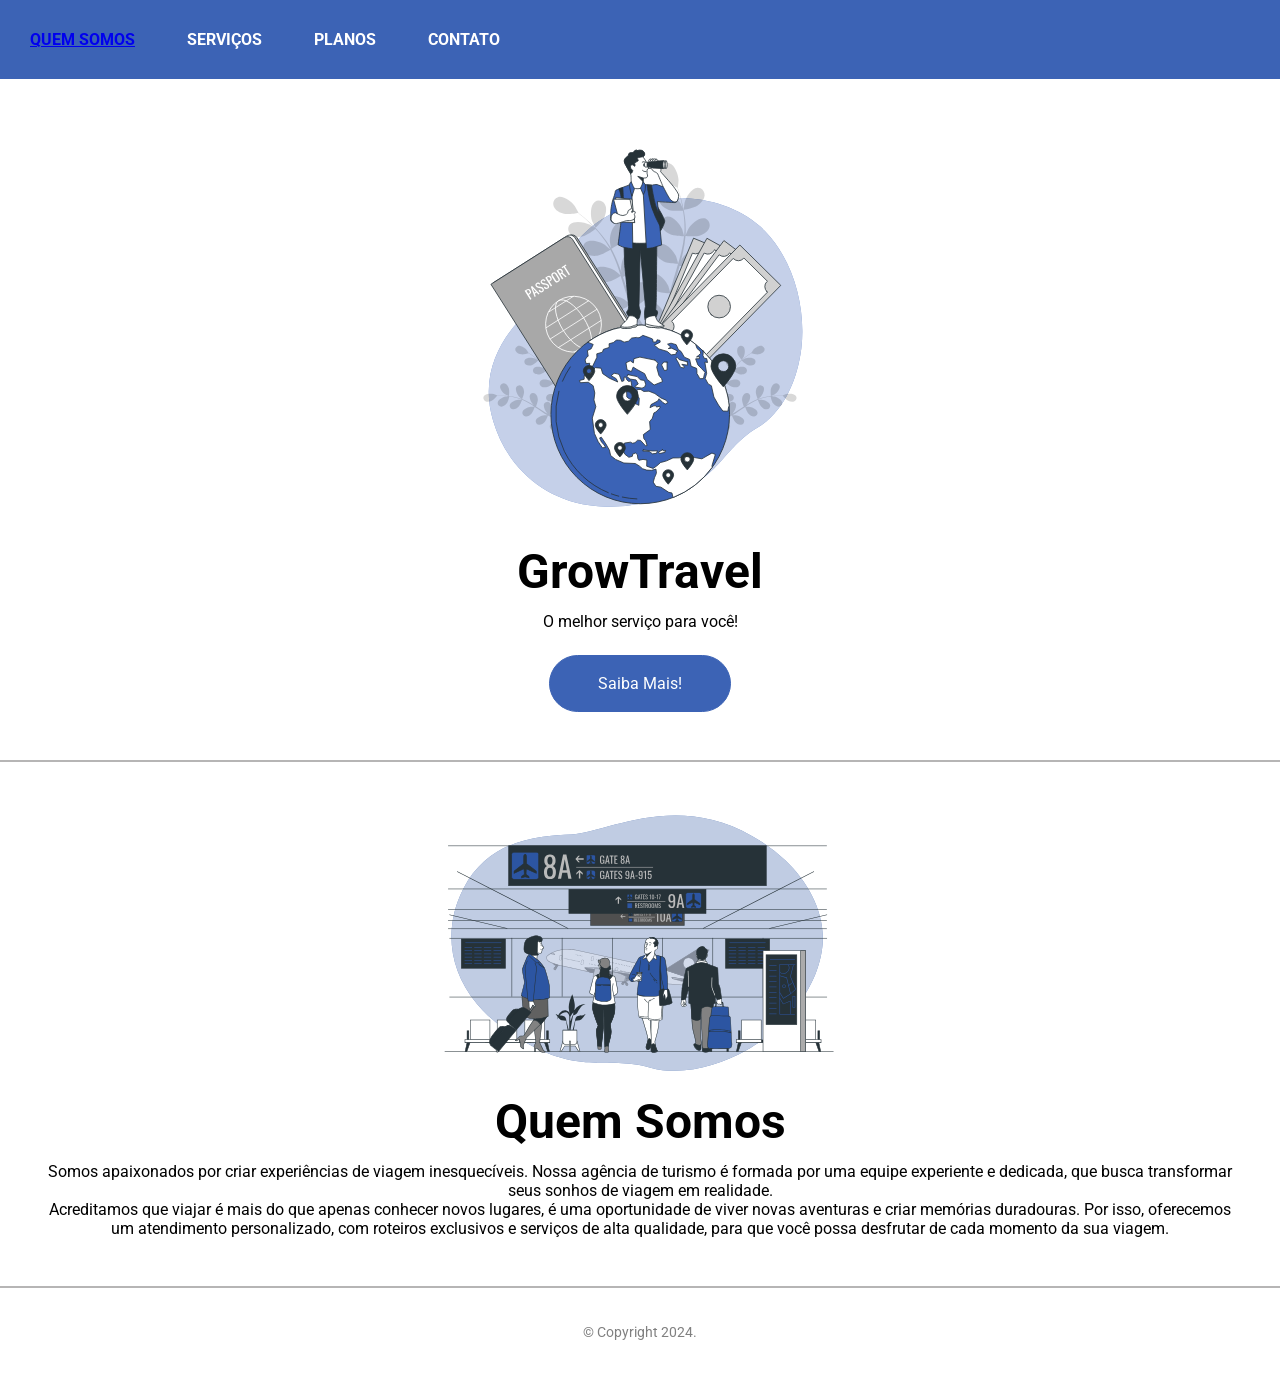
==== css/growtravel/index.html @ 40d13ea4 "Exercício CSS - Medidas e Layout" ====
<!DOCTYPE html>
<html lang="pt-BR">
<head>
    <meta charset="UTF-8">
    <meta name="viewport" content="width=device-width, initial-scale=1.0">
    <link rel="stylesheet" href="style.css">
    <title>Turismo</title>
</head>
<body>
    <header>
        <p> <a href="#quem-somos">Quem Somos</a></p>
        <p>Serviços</p>
        <p>Planos</p>
        <p>Contato</p>
    </header>
    
    <main>
        <section>
            <img src="./images/home.svg" alt="Buscar viagens pelo mundo">
            <h2>GrowTravel</h2>
            <p>O melhor serviço para você!</p>
            <button class="botao-padrao">Saiba Mais!</button>
        </section>
        
        <hr>
        
        <section>
            <img src="./images/aeroporto.svg" alt="Aeroporto">
            <h2 id="quem-somos">Quem Somos</h2>
            <p>
                Somos apaixonados por criar experiências de viagem inesquecíveis. Nossa agência de turismo é formada por uma equipe
                experiente e dedicada, que busca transformar seus sonhos de viagem em realidade.
            </p>
            <p>
                Acreditamos que viajar é mais do que
                apenas conhecer novos lugares, é uma oportunidade de viver novas aventuras e criar memórias duradouras. Por isso,
                oferecemos um atendimento personalizado, com roteiros exclusivos e serviços de alta qualidade, para que você possa
                desfrutar de cada momento da sua viagem.
            </p>
        </section>

        <hr>
    </main>

    <footer>
        <p>&copy; Copyright 2024.</p>
    </footer>
</body>
</html>
---- css/growtravel/style.css ----
@import url('https://fonts.googleapis.com/css2?family=Roboto:ital,wght@0,100..900;1,100..900&display=swap');

* {
    font-family: "Roboto", sans-serif;
    margin: 0;
    padding: 0;
}

header {
    background-color: #3c63b5;
    padding: 6px;
}

header > p {
    display: inline-block;
    margin: 24px;
    text-transform: uppercase;
    color: white;
    font-weight: bold;
}

section {
    text-align: center;
    padding: 48px;
}

img {
    width: 400px;
}

h2 {
    font-size: 48px;
    margin: 12px 0;
}

hr {
    border: 1px solid #b6b5b5;
}

button.botao-padrao {
    padding: 18px 48px;
    border-radius: 48px;
    border: 1px solid #3c63b5;
    background-color: #3c63b5;
    color: white;
    margin-top: 24px;
    font-size: 16px;
}


footer {
    padding: 36px;
}

footer > p {
    color: grey;
    text-align: center;
    font-size: 14px;
}
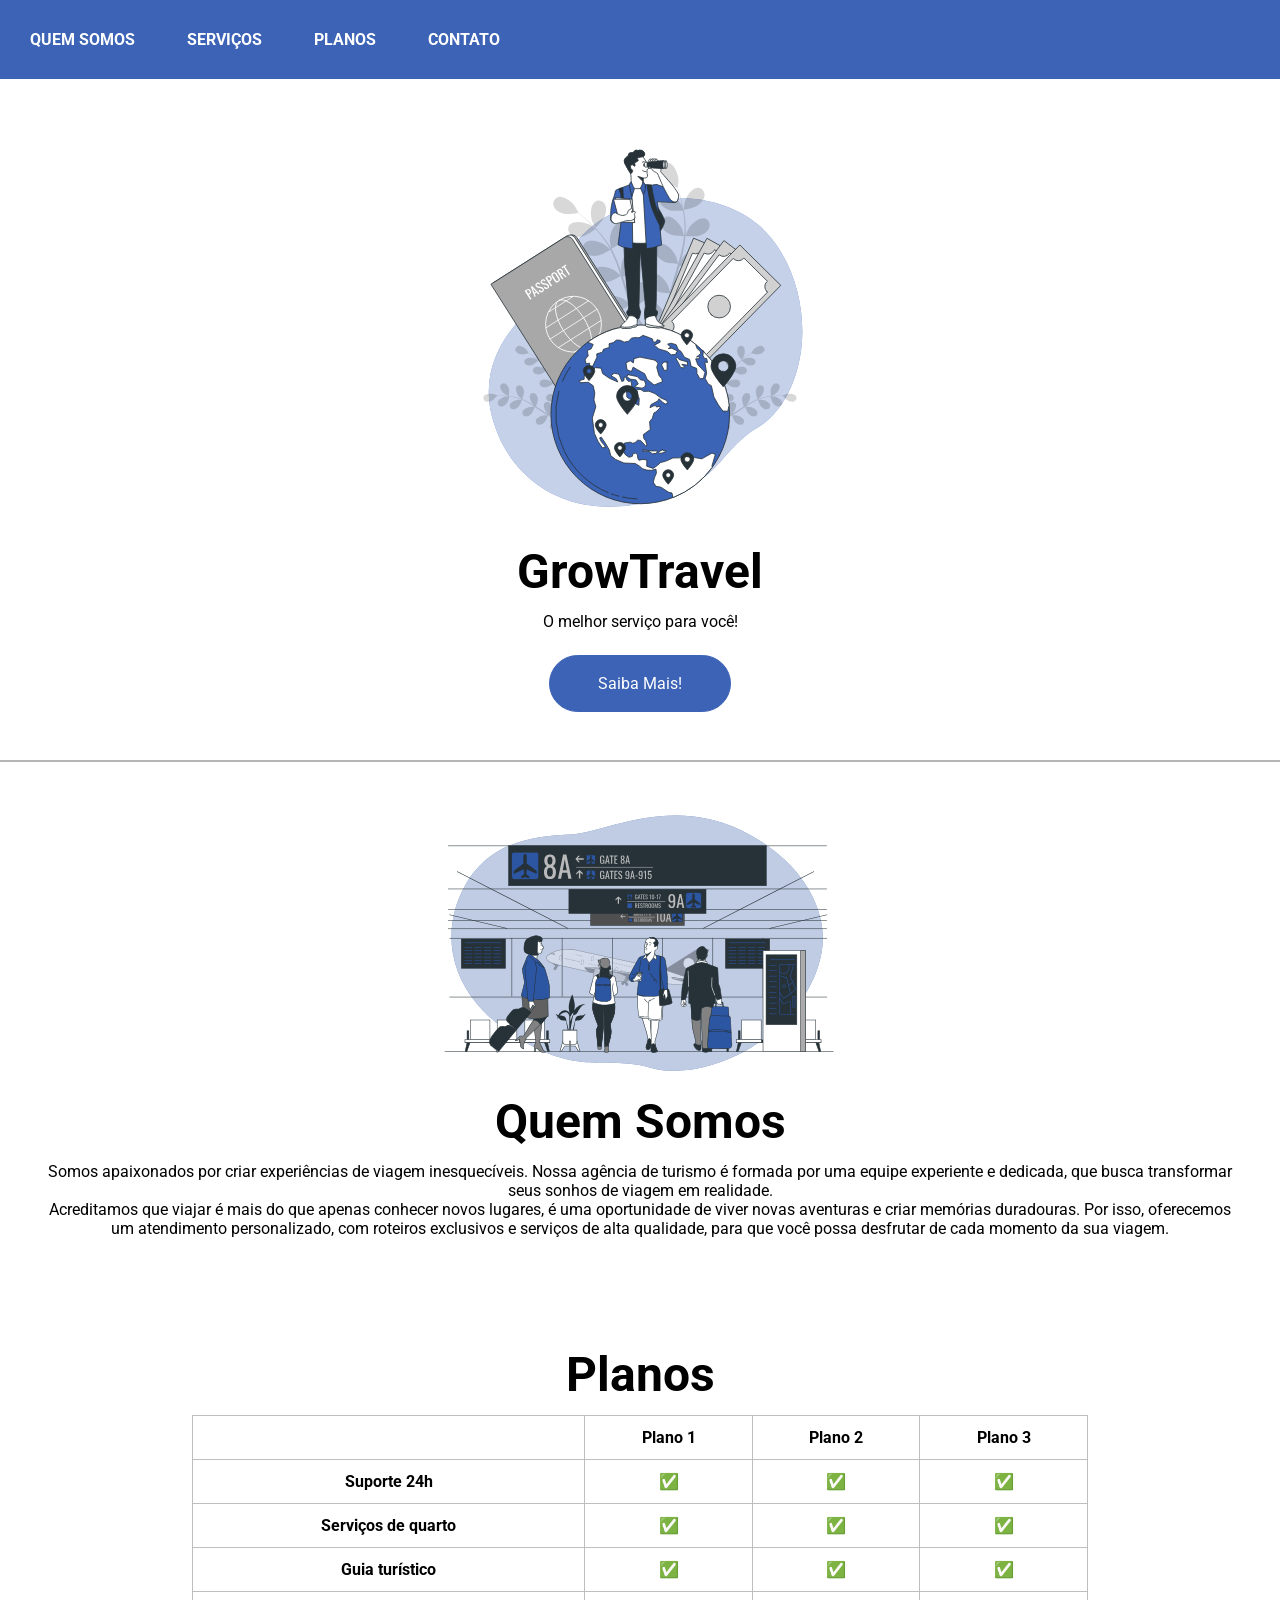
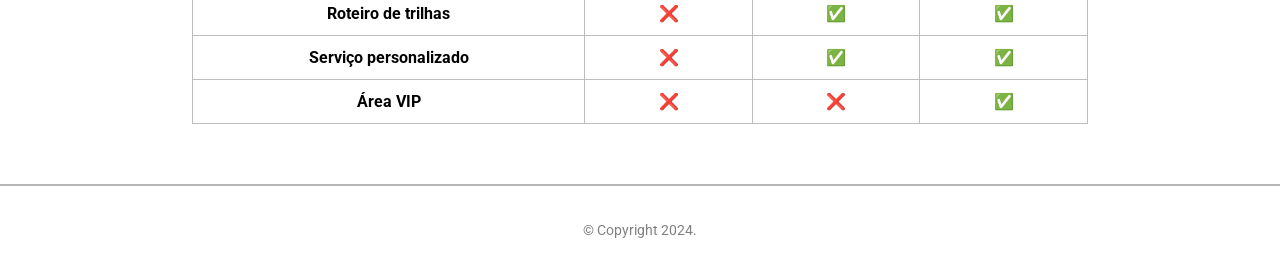
==== commit 14646aa6: "Estilização de Links, listas e tabelas" ====
--- a/css/growtravel/index.html
+++ b/css/growtravel/index.html
@@ -8,10 +8,22 @@
 </head>
 <body>
     <header>
-        <p> <a href="#quem-somos">Quem Somos</a></p>
-        <p>Serviços</p>
-        <p>Planos</p>
-        <p>Contato</p>
+        <nav class="menu">
+            <ul>
+                <li>
+                    <a href="#quem-somos">Quem Somos</a>
+                </li>
+                <li>
+                    <a href="#">Serviços</a>
+                </li>
+                <li>
+                    <a href="#planos">Planos</a>
+                </li>
+                <li>
+                    <a href="#">Contato</a>
+                </li>
+            </ul>
+        </nav>
     </header>
     
     <main>
@@ -39,6 +51,59 @@
             </p>
         </section>
 
+        <section id="planos">
+            <h2>Planos</h2>
+
+            <table>
+                <thead>
+                    <tr>
+                        <th></th>
+                        <th>Plano 1</th>
+                        <th>Plano 2</th>
+                        <th>Plano 3</th>
+                    </tr>
+                </thead>
+                <tbody>
+                    <tr>
+                        <th>Suporte 24h</th>
+                        <td>✅</td>
+                        <td>✅</td>
+                        <td>✅</td>
+                    </tr>
+                    <tr>
+                        <th>Serviços de quarto</th>
+                        <td>✅</td>
+                        <td>✅</td>
+                        <td>✅</td>
+                    </tr>
+                    <tr>
+                        <th>Guia turístico</th>
+                        <td>✅</td>
+                        <td>✅</td>
+                        <td>✅</td>
+                    </tr>
+                    <tr>
+                        <th>Roteiro de trilhas</th>
+                        <td>❌</td>
+                        <td>✅</td>
+                        <td>✅</td>
+                    </tr>
+                    <tr>
+                        <th>Serviço personalizado</th>
+                        <td>❌</td>
+                        <td>✅</td>
+                        <td>✅</td>
+                    </tr>
+                    <tr>
+                        <th>Área VIP</th>
+                        <td>❌</td>
+                        <td>❌</td>
+                        <td>✅</td>
+                    </tr>
+                </tbody>
+            </table>
+        </section>
+
         <hr>
     </main>
 
--- a/css/growtravel/style.css
+++ b/css/growtravel/style.css
@@ -11,13 +11,26 @@
     padding: 6px;
 }
 
-header > p {
+nav.menu li {
+    display: inline-block;
+    list-style-type: none;
+    margin: 24px;
+}
+
+nav.menu li > a {
+    text-decoration: none;
+    color: white;
+    text-transform: uppercase;
+    font-weight: bold;
+}
+
+/* header > p {
     display: inline-block;
     margin: 24px;
     text-transform: uppercase;
     color: white;
     font-weight: bold;
-}
+} */
 
 section {
     text-align: center;
@@ -47,6 +60,25 @@
     font-size: 16px;
 }
 
+table {
+    width: 70%;
+    margin: 12px auto;
+}
+
+table, td, th {
+    border: 1px solid #c0bdbd;
+    border-collapse: collapse;
+}
+
+td, th {
+    padding: 12px;
+}
+
+
+section#planos {
+    padding: 48px 0;
+}
+
 
 footer {
     padding: 36px;
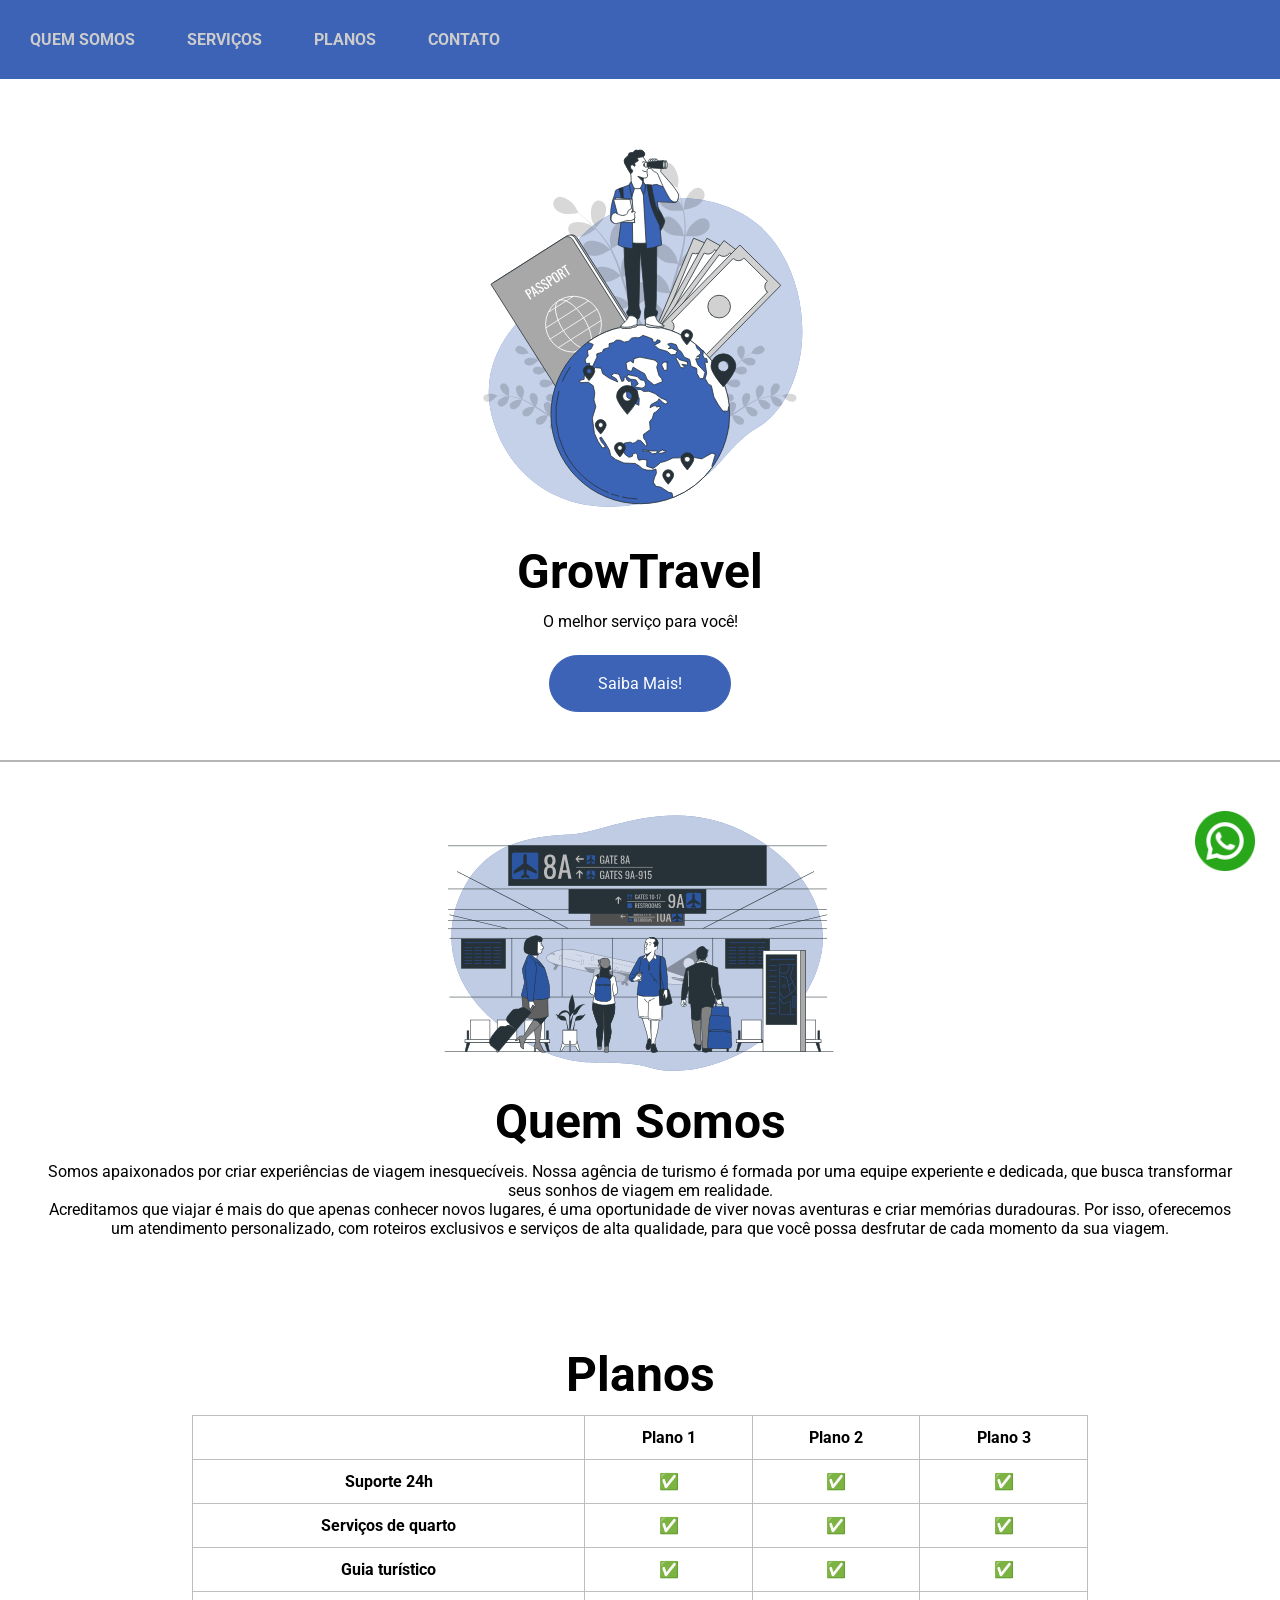
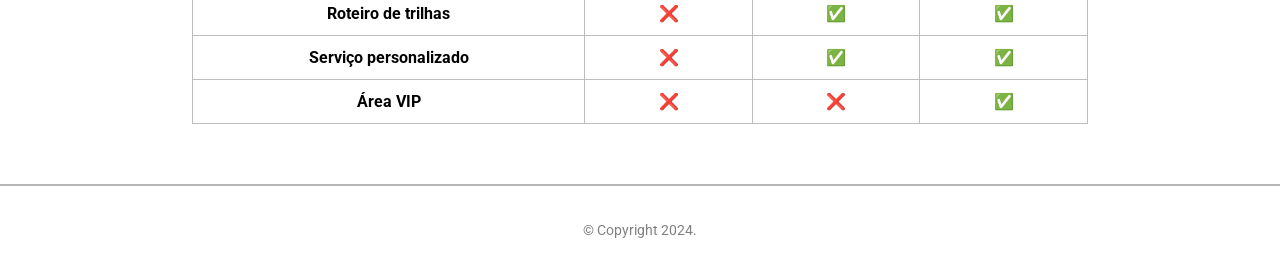
==== commit 3be8889a: "Position, Pseudo Classes e Pseudo Elementos" ====
--- a/css/growtravel/index.html
+++ b/css/growtravel/index.html
@@ -110,5 +110,11 @@
     <footer>
         <p>&copy; Copyright 2024.</p>
     </footer>
+
+    <a href="https://wa.link/kdf866" title="Entre em contato" target="_blank"
+        id="botao-flutuante">
+        <img src="./images/social.png" alt="Icone Whatsapp">
+    </a>
+
 </body>
 </html>
--- a/css/growtravel/style.css
+++ b/css/growtravel/style.css
@@ -19,9 +19,14 @@
 
 nav.menu li > a {
     text-decoration: none;
-    color: white;
+    color: #cccccc;
     text-transform: uppercase;
     font-weight: bold;
+}
+
+nav.menu li > a:hover {
+    text-decoration: underline;
+    color: white;
 }
 
 /* header > p {
@@ -60,6 +65,11 @@
     font-size: 16px;
 }
 
+button.botao-padrao:hover {
+    cursor: pointer;
+    font-weight: bolder;
+}
+
 table {
     width: 70%;
     margin: 12px auto;
@@ -89,3 +99,14 @@
     text-align: center;
     font-size: 14px;
 }
+
+
+a#botao-flutuante {
+    position: fixed;
+    right: 25px;
+    bottom: 25px;
+}
+
+a#botao-flutuante > img {
+    width: 60px;
+}
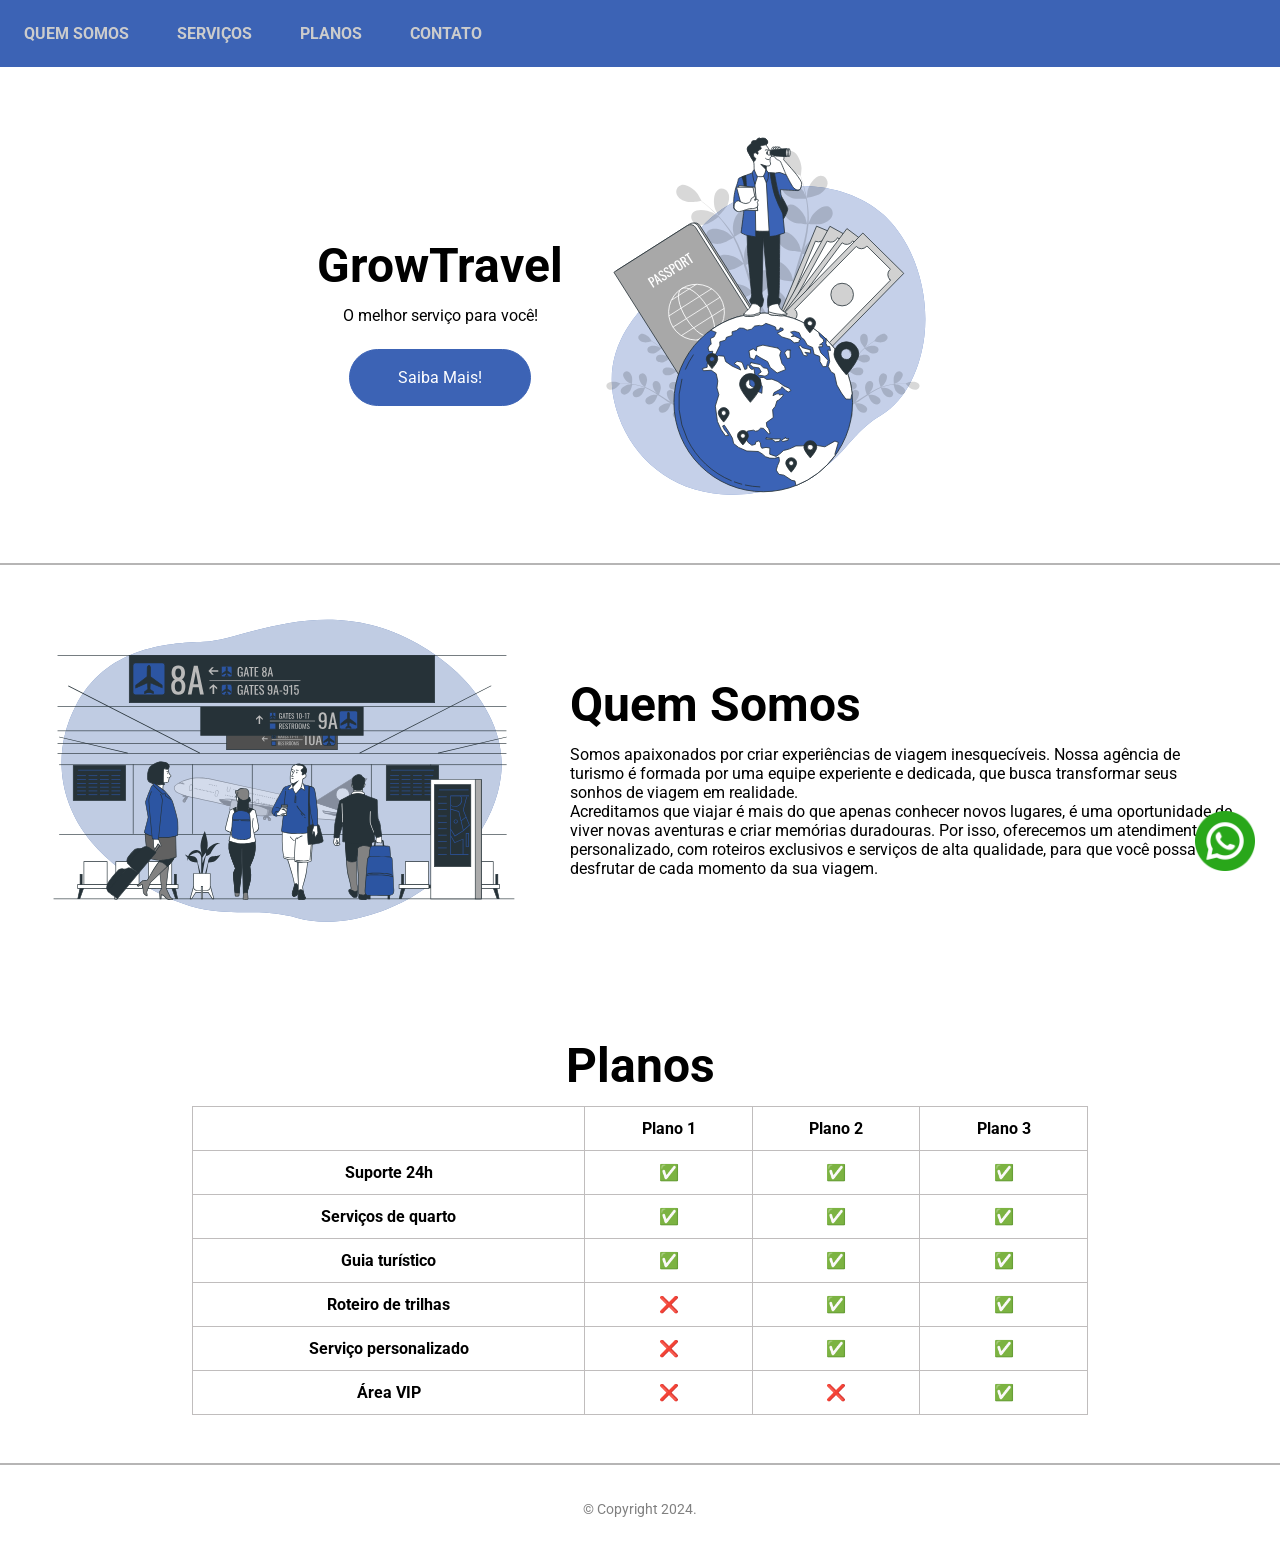
==== commit 7c77c002: "Display e Flexbox" ====
--- a/css/growtravel/index.html
+++ b/css/growtravel/index.html
@@ -27,28 +27,39 @@
     </header>
     
     <main>
-        <section>
+        <section id="pagina-inicial">
             <img src="./images/home.svg" alt="Buscar viagens pelo mundo">
-            <h2>GrowTravel</h2>
-            <p>O melhor serviço para você!</p>
-            <button class="botao-padrao">Saiba Mais!</button>
+            <div>
+                <h2>GrowTravel</h2>
+                <p>O melhor serviço para você!</p>
+                <button class="botao-padrao">Saiba Mais!</button>
+            </div>        
         </section>
         
         <hr>
         
-        <section>
+        <section id="quem-somos">
             <img src="./images/aeroporto.svg" alt="Aeroporto">
-            <h2 id="quem-somos">Quem Somos</h2>
-            <p>
-                Somos apaixonados por criar experiências de viagem inesquecíveis. Nossa agência de turismo é formada por uma equipe
-                experiente e dedicada, que busca transformar seus sonhos de viagem em realidade.
-            </p>
-            <p>
-                Acreditamos que viajar é mais do que
-                apenas conhecer novos lugares, é uma oportunidade de viver novas aventuras e criar memórias duradouras. Por isso,
-                oferecemos um atendimento personalizado, com roteiros exclusivos e serviços de alta qualidade, para que você possa
-                desfrutar de cada momento da sua viagem.
-            </p>
+
+            <div>
+                <h2>Quem Somos</h2>
+                <p>
+                    Somos apaixonados por criar experiências de viagem inesquecíveis. Nossa agência de turismo é formada
+                    por
+                    uma equipe
+                    experiente e dedicada, que busca transformar seus sonhos de viagem em realidade.
+                </p>
+                <p>
+                    Acreditamos que viajar é mais do que
+                    apenas conhecer novos lugares, é uma oportunidade de viver novas aventuras e criar memórias
+                    duradouras.
+                    Por isso,
+                    oferecemos um atendimento personalizado, com roteiros exclusivos e serviços de alta qualidade, para
+                    que
+                    você possa
+                    desfrutar de cada momento da sua viagem.
+                </p>
+            </div>
         </section>
 
         <section id="planos">
--- a/css/growtravel/style.css
+++ b/css/growtravel/style.css
@@ -8,13 +8,20 @@
 
 header {
     background-color: #3c63b5;
-    padding: 6px;
+    padding: 24px;
+}
+
+nav.menu {
+    text-align: center;
+}
+
+nav.menu > ul {
+    display: flex;
+    gap: 48px;
 }
 
 nav.menu li {
-    display: inline-block;
     list-style-type: none;
-    margin: 24px;
 }
 
 nav.menu li > a {
@@ -55,6 +62,33 @@
     border: 1px solid #b6b5b5;
 }
 
+section {
+    display: flex;
+    justify-content: center;
+    align-items: center;
+}
+
+section#pagina-inicial {
+    flex-direction: row-reverse;
+    }
+
+section#quem-somos {
+    gap: 48px;
+}
+
+section#planos {
+    flex-direction: column;
+}
+
+section#quem-somos > div {
+    text-align: left;
+    width: 60%;
+}
+
+section#quem-somos > img {
+    width: 40%;
+}
+
 button.botao-padrao {
     padding: 18px 48px;
     border-radius: 48px;
@@ -72,7 +106,6 @@
 
 table {
     width: 70%;
-    margin: 12px auto;
 }
 
 table, td, th {
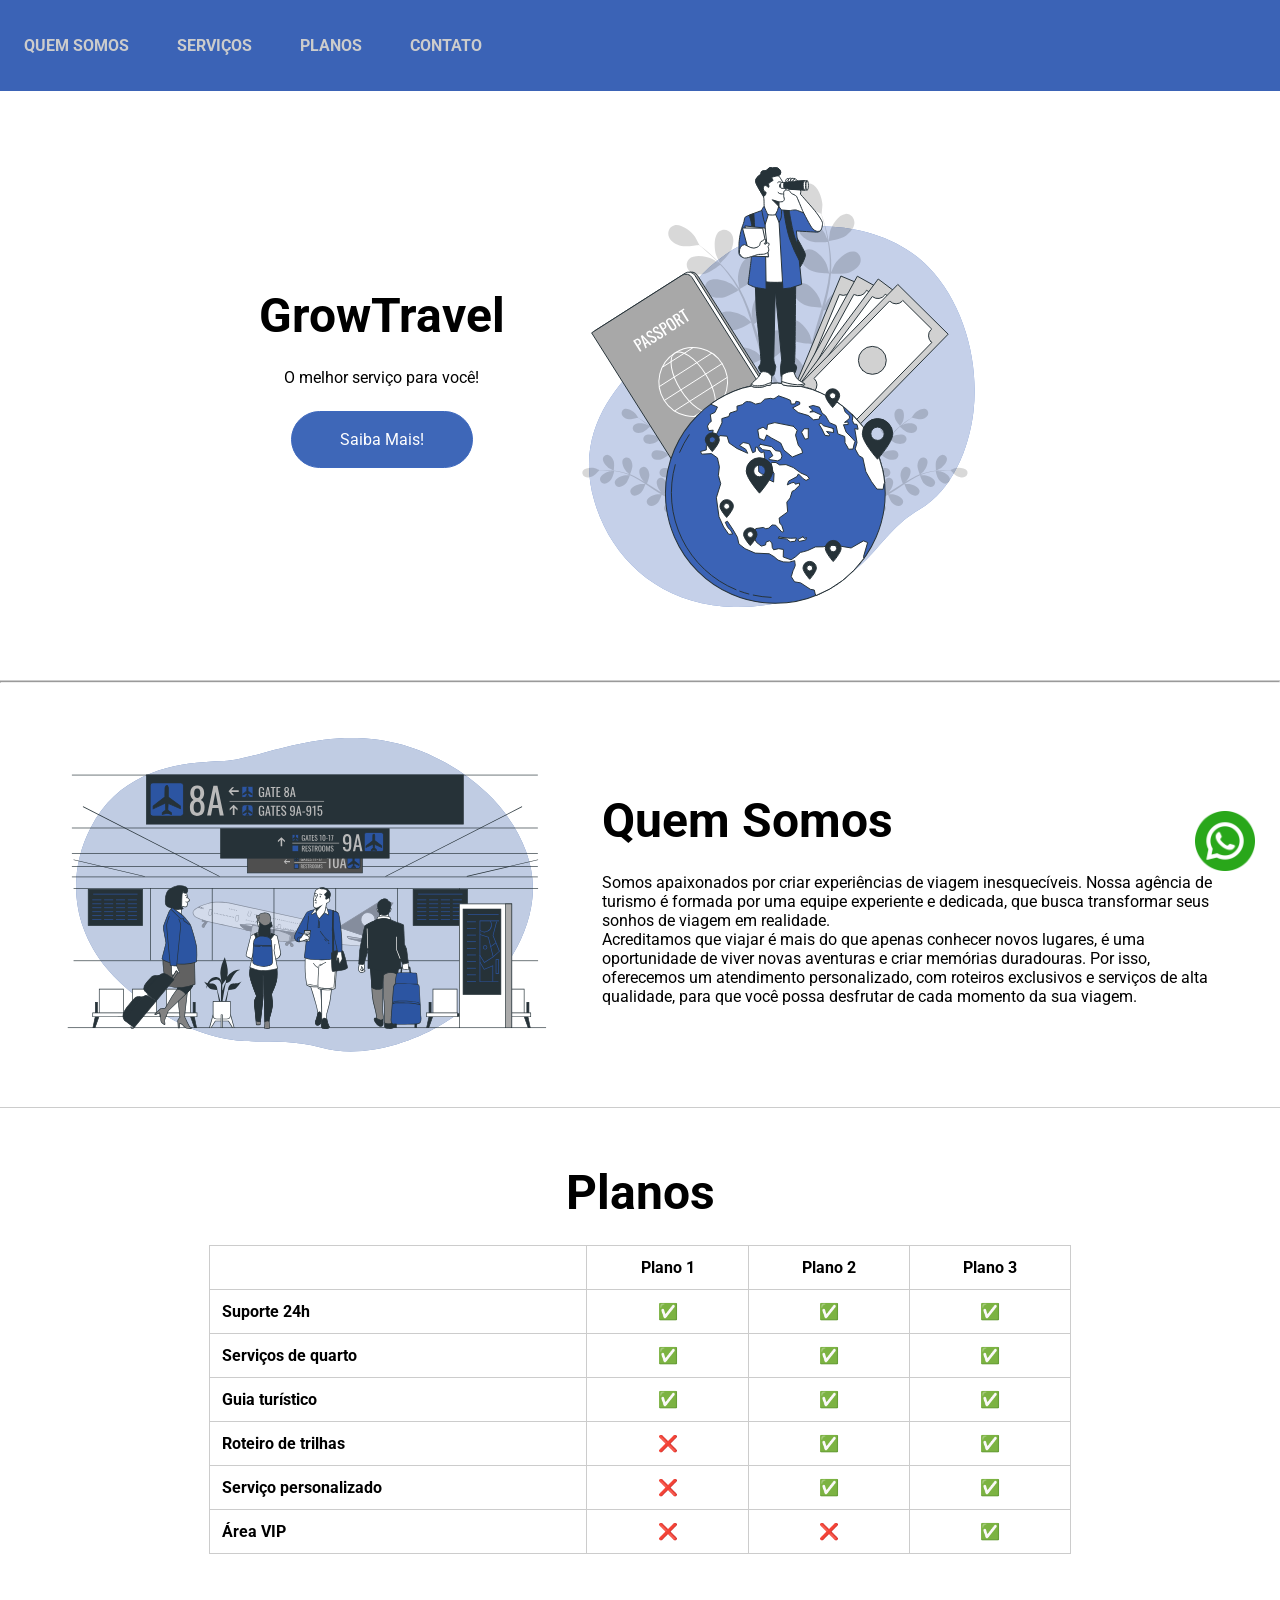
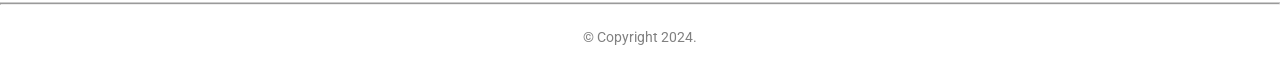
==== commit 8c04ec07: "Responsividade" ====
--- a/css/growtravel/index.html
+++ b/css/growtravel/index.html
@@ -65,54 +65,56 @@
         <section id="planos">
             <h2>Planos</h2>
 
-            <table>
-                <thead>
-                    <tr>
-                        <th></th>
-                        <th>Plano 1</th>
-                        <th>Plano 2</th>
-                        <th>Plano 3</th>
-                    </tr>
-                </thead>
-                <tbody>
-                    <tr>
-                        <th>Suporte 24h</th>
-                        <td>✅</td>
-                        <td>✅</td>
-                        <td>✅</td>
-                    </tr>
-                    <tr>
-                        <th>Serviços de quarto</th>
-                        <td>✅</td>
-                        <td>✅</td>
-                        <td>✅</td>
-                    </tr>
-                    <tr>
-                        <th>Guia turístico</th>
-                        <td>✅</td>
-                        <td>✅</td>
-                        <td>✅</td>
-                    </tr>
-                    <tr>
-                        <th>Roteiro de trilhas</th>
-                        <td>❌</td>
-                        <td>✅</td>
-                        <td>✅</td>
-                    </tr>
-                    <tr>
-                        <th>Serviço personalizado</th>
-                        <td>❌</td>
-                        <td>✅</td>
-                        <td>✅</td>
-                    </tr>
-                    <tr>
-                        <th>Área VIP</th>
-                        <td>❌</td>
-                        <td>❌</td>
-                        <td>✅</td>
-                    </tr>
-                </tbody>
-            </table>
+            <div id="container-tabela">
+                <table>
+                    <thead>
+                        <tr>
+                            <th></th>
+                            <th>Plano 1</th>
+                            <th>Plano 2</th>
+                            <th>Plano 3</th>
+                        </tr>
+                    </thead>
+                    <tbody>
+                        <tr>
+                            <th>Suporte 24h</th>
+                            <td>✅</td>
+                            <td>✅</td>
+                            <td>✅</td>
+                        </tr>
+                        <tr>
+                            <th>Serviços de quarto</th>
+                            <td>✅</td>
+                            <td>✅</td>
+                            <td>✅</td>
+                        </tr>
+                        <tr>
+                            <th>Guia turístico</th>
+                            <td>✅</td>
+                            <td>✅</td>
+                            <td>✅</td>
+                        </tr>
+                        <tr>
+                            <th>Roteiro de trilhas</th>
+                            <td>❌</td>
+                            <td>✅</td>
+                            <td>✅</td>
+                        </tr>
+                        <tr>
+                            <th>Serviço personalizado</th>
+                            <td>❌</td>
+                            <td>✅</td>
+                            <td>✅</td>
+                        </tr>
+                        <tr>
+                            <th>Área VIP</th>
+                            <td>❌</td>
+                            <td>❌</td>
+                            <td>✅</td>
+                        </tr>
+                    </tbody>
+                </table>
+            </div>
         </section>
 
         <hr>
--- a/css/growtravel/style.css
+++ b/css/growtravel/style.css
@@ -6,12 +6,175 @@
     padding: 0;
 }
 
+/* APLICANDO RESPONSIVIDADE */
 header {
-    background-color: #3c63b5;
+    background-color: #3f69c4;
     padding: 24px;
 }
 
-nav.menu {
+header {
+    background-color: #3b63b6;
+    padding: 24px;
+}
+
+nav.menu li {
+    list-style-type: none;
+    margin: 12px 0;
+}
+
+nav.menu li > a {
+    text-decoration: none;
+    color: white;
+    text-transform: uppercase;
+    font-weight: bold;
+}
+
+h2 {
+    font-size: 48px;
+    margin: 8px 0 24px 0;
+}
+
+section {
+    text-align: center;
+    padding: 48px 24px;
+    border-bottom: 1px solid #cccccc;
+}
+
+button.botao-padrao {
+    padding: 18px 48px;
+    border-radius: 48px;
+    border: 1px solid #3d68be;
+    background-color: #3e67b8;
+    font-size: 16px;
+    color: white;
+    margin: 24px 0;
+}
+
+section#quem-somos > div > p {
+    text-align: left;
+}
+
+div#container-tabela {
+    overflow-x: scroll;
+}
+
+table {
+    min-width: 450px;
+}
+
+table, td, th {
+    border: 1px solid #cccccc;
+    border-collapse: collapse;
+    margin: 0 auto;
+}
+
+th, td {
+    padding: 12px;
+}
+
+tbody th {
+    text-align: left;
+}
+
+a#botao-flutuante {
+    position: fixed;
+    right: 25px;
+    bottom: 25px;
+}
+
+a#botao-flutuante > img {
+    width: 60px;
+}
+
+footer {
+    padding: 24px;
+}
+
+footer > p {
+    text-align: center;
+    font-size: 14px;
+    color: grey;
+}
+
+@media screen and (min-width: 768px) {
+    nav.menu > ul {
+        display: flex;
+        gap: 48px;
+    }
+
+    div#container-tabela {
+        width: 100%;
+        overflow: hidden;
+    }
+
+    table {
+        width: 70%;
+    }
+}
+
+@media screen and (min-width: 768px) and (max-width: 991px) {
+    section img {
+        width: 70%;
+    }
+
+    section#quem-somos > div {
+        padding: 0 24px;
+    }
+}
+
+@media screen and (min-width: 992px) {
+    nav.menu li > a {
+        color: #cccccc;
+    }
+
+    nav.menu li > a:hover {
+        color: white;
+        text-decoration: underline;
+    }
+
+    img {
+        width: 40%;
+    }
+
+    button.botao-padrao:hover {
+        cursor: pointer;
+        font-weight: bold;
+    }
+
+    section {
+        display: flex;
+        justify-content: center;
+        align-items: center;
+    }
+
+    section#pagina-inicial {
+        flex-direction: row-reverse;
+        gap: 24px;
+    }
+
+    section#quem-somos {
+        gap: 48px;
+        text-align: left;
+    }
+
+    section#quem-somos > div {
+        width: 50%;
+    }
+
+    section#planos {
+        flex-direction: column;
+    }
+
+
+}
+
+
+
+
+/* Exercícios   */
+
+
+/* nav.menu {
     text-align: center;
 }
 
@@ -34,7 +197,7 @@
 nav.menu li > a:hover {
     text-decoration: underline;
     color: white;
-}
+} */
 
 /* header > p {
     display: inline-block;
@@ -44,7 +207,7 @@
     font-weight: bold;
 } */
 
-section {
+/* section {
     text-align: center;
     padding: 48px;
 }
@@ -142,4 +305,6 @@
 
 a#botao-flutuante > img {
     width: 60px;
-}
+} */
+
+
